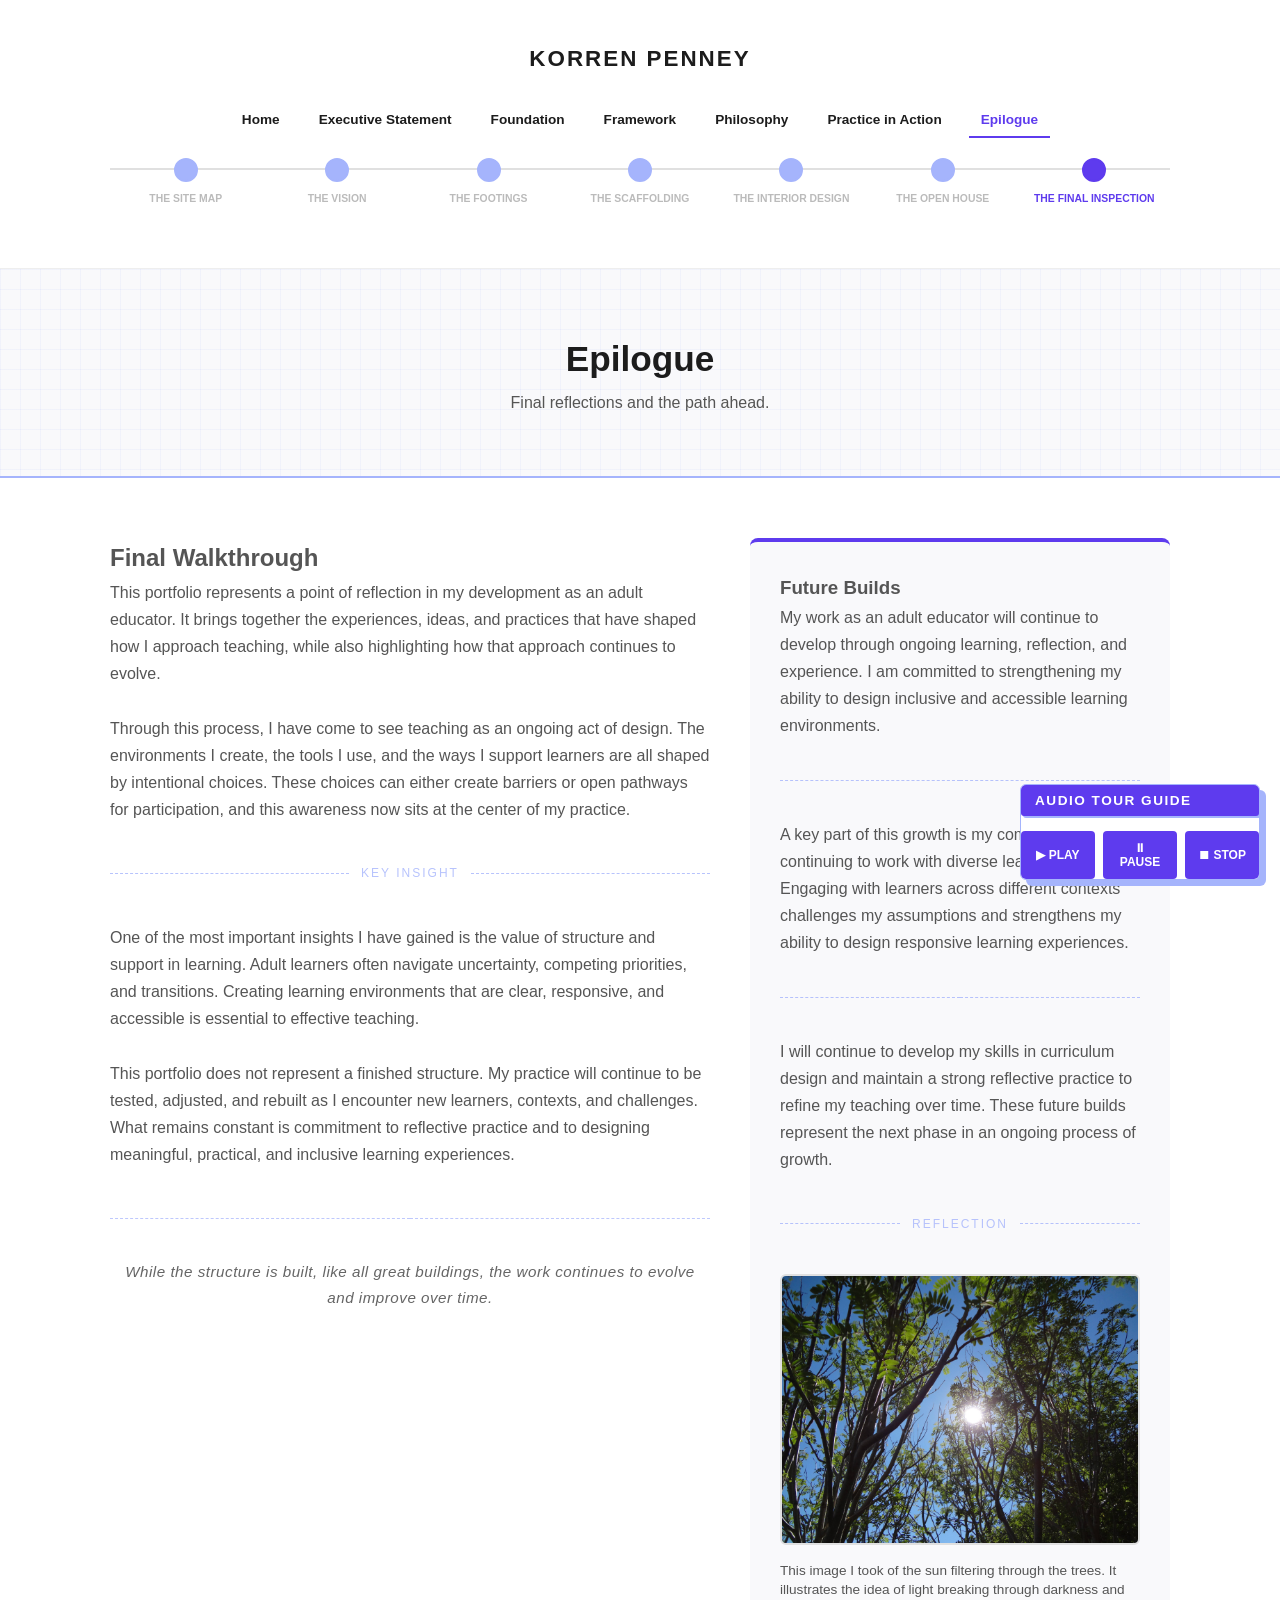
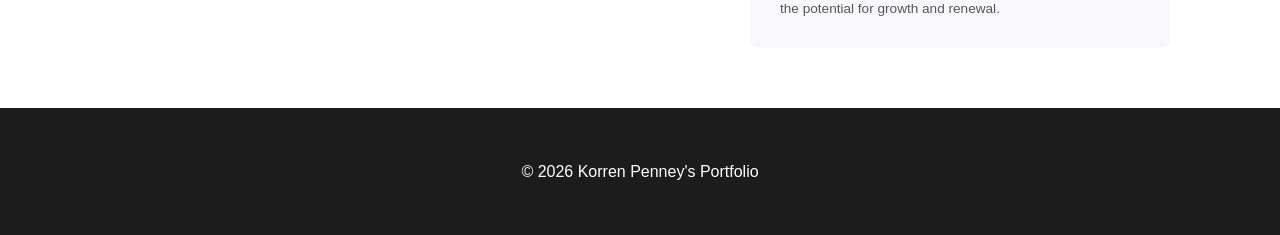
==== epilogue.html @ 8622f10b "creating the site for my professional portfolio" ====
<!DOCTYPE html>
<html lang="en">

<head>
    <meta charset="UTF-8">
    <meta name="viewport" content="width=device-width, initial-scale=1.0">
    <title>Epilogue | Korren Penney</title>
    <link rel="stylesheet" href="styles.css">
    <script src="playReadAloud.js"></script>
    <script src="main.js"></script>
    <link rel="icon" type="image/png" href="images/favicon.png">        
</head>

<body>
    <header>
        <div class="container">
            <h1>Korren Penney</h1>
            <!-- Hamburger Button -->
            <button class="nav-toggle" id="menuToggle">☰</button>
            <nav id="navMenu">
                <a href="index.html">Home</a>
                <a href="executive-statement.html">Executive Statement</a>
                <a href="foundation.html">Foundation</a>
                <a href="framework.html">Framework</a>
                <a href="philosophy-statement.html">Philosophy</a>
                <a href="evidence.html">Practice in Action</a>
                <a href="epilogue.html" class="active">Epilogue</a>
            </nav>
            <div class="progress-container">
                <ul class="progress-bar">
                    <li class="completed">The Site Map</li>
                    <li class="completed">The Vision</li>
                    <li class="completed">The Footings</li>
                    <li class="completed">The Scaffolding</li>
                    <li class="completed">The Interior Design</li>                    
                    <li class="completed">The Open House</li>
                    <li class="active">The Final Inspection</li>
                </ul>
            </div>
        </div>
    </header>
    <!-- start read aloud from here -->
    <div class="read-aloud">
        <section class="hero">
            <div class="container">
                <h2>Epilogue</h2>
                <p>Final reflections and the path ahead.</p>
            </div>
        </section>
        <div class="container">
            <div class="content-wrapper">

                <!-- MAIN CONTENT -->
                <main class="main-content">

                    <h2>Final Walkthrough</h2>

                    <p class="drop-cap">
                        This portfolio represents a point of reflection in my development as an adult educator. It
                        brings together the experiences, ideas, and practices that have shaped how I approach teaching, 
                        while also highlighting how that approach continues to evolve.
                    </p>
                    <br>
                    <p>
                        Through this process, I have come to see teaching as an ongoing act of design. The environments
                        I create, the tools I use, and the ways I support learners are all shaped by intentional choices.
                        These choices can either create barriers or open pathways for participation, and this awareness
                        now sits at the center of my practice.
                    </p>

                    <div class="measurement-line">Key Insight</div>

                    <p>
                        One of the most important insights I have gained is the value of structure and support in
                        learning. Adult learners often navigate uncertainty, competing priorities, and transitions. Creating
                        learning environments that are clear, responsive, and accessible is essential to effective teaching.
                    </p>
                    <br>
                    <p>
                        This portfolio does not represent a finished structure. My practice will continue to be tested,
                        adjusted, and rebuilt as I encounter new learners, contexts, and challenges. What remains
                        constant is commitment to reflective practice and to designing meaningful, practical, and inclusive
                        learning experiences.
                    </p>
                    <div class="closing-moment">
                        <div class="measurement-line"></div>
                        <p class="closing-text">
                            While the structure is built, like all great buildings, the work continues to evolve and
                            improve
                            over time.
                        </p>
                    </div>
                </main>

                <!-- SIDEBAR -->
                <aside class="sidebar future-builds">

                    <h3>Future Builds</h3>

                    <p>
                        My work as an adult educator will continue to develop through ongoing learning, reflection, and
                        experience. I am committed to strengthening my ability to design inclusive and accessible learning
                        environments.
                    </p>

                    <div class="measurement-line"></div>

                    <p>
                        A key part of this growth is my commitment to continuing to work with diverse learner groups.
                        Engaging with learners across different contexts challenges my assumptions and strengthens my
                        ability to design responsive learning experiences.
                    </p>

                    <div class="measurement-line"></div>

                    <p>
                        I will continue to develop my skills in curriculum design and maintain a strong reflective
                        practice to refine my teaching over time. These future builds represent the next phase in an ongoing
                        process of growth.
                    </p>
                    <div class="measurement-line">Reflection</div>
                    <div class="lens-image">
                        <img src="images/sun-trees.jpg"
                            alt="This image I took of the sun filtering through the trees.">
                        <p class="image-caption">
                            This image I took of the sun filtering through the trees. It illustrates the idea of light breaking 
                            through darkness and the potential for growth and renewal. 
                        </p>
                    </div>
                </aside>

            </div>
        </div>
    </div><!-- end read aloud from here -->
    <div class="audio-guide-controls">
        <span class="phase-tag">Audio Tour Guide</span>
        <div class="button-group">
            <button onclick="playReadAloud()">▶ Play</button>
            <button onclick="pauseReadAloud()">⏸ Pause</button>
            <button onclick="stopReadAloud()">⏹ Stop</button>
        </div>
    </div>
    <footer>
        <p>&copy; <span id="year"></span> Korren Penney's Portfolio</p>
    </footer>

</body>

</html>
---- styles.css ----
/* ============================================================
   ADED570 Portfolio: The House-Building Metaphor
   Korren Penney
   ============================================================ */
:root {
    --primary-blue: #5e3bee;
    --blueprint-line: #a5b4fc;
    --text-dark: #1c1c1c;
    --text-muted: #555555;
    --bg-light: #f9f9fb;
    --white: #ffffff;
    --font-main: 'Inter', -apple-system, sans-serif;
}

* {
    margin: 0;
    padding: 0;
    box-sizing: border-box;
}

body {
    font-family: var(--font-main);
    color: var(--text-muted);
    line-height: 1.7;
    background-color: var(--white);
    overflow-x: hidden;
}

.container {
    max-width: 1100px;
    margin: 0 auto;
    padding: 0 20px;
}

/* --- Header & Nav --- */
header {
    padding: 40px 0 20px 0;
    background: var(--white);
    text-align: center;
    border-bottom: 1px solid #eee;
}

header h1 {
    font-size: 1.4rem;
    color: var(--text-dark);
    text-transform: uppercase;
    letter-spacing: 2px;
    margin-bottom: 25px;
}

nav {
    display: flex;
    justify-content: center;
    gap: 15px;
    flex-wrap: wrap;
    margin-bottom: 20px;
}

nav a {
    text-decoration: none;
    color: var(--text-dark);
    font-weight: 600;
    font-size: 0.85rem;
    padding: 5px 12px;
    transition: 0.3s;
}

nav a:hover,
nav a.active {
    color: var(--primary-blue);
    border-bottom: 2px solid var(--primary-blue);
}

/* --- Progress Bar --- */
.progress-container {
    margin: 20px auto 30px;
    overflow-x: auto;
}

.progress-bar {
    display: flex;
    justify-content: space-between;
    list-style: none;
    position: relative;
    min-width: 650px;
    margin: 0 auto;
    padding-bottom: 10px;
}

.progress-bar::before {
    content: '';
    position: absolute;
    top: 10px;
    width: 100%;
    height: 2px;
    background: #e0e0e0;
    z-index: 1;
}

.progress-bar li {
    position: relative;
    z-index: 2;
    font-size: 0.65rem;
    text-transform: uppercase;
    font-weight: 700;
    color: #bbb;
    flex: 1;
    text-align: center;
}

.progress-bar li::before {
    content: '';
    display: block;
    width: 20px;
    height: 20px;
    background: #fff;
    border: 2px solid #e0e0e0;
    border-radius: 50%;
    margin: 0 auto 8px auto;
}

.progress-bar li.active {
    color: var(--primary-blue);
}

.progress-bar li.active::before {
    background: var(--primary-blue);
    border-color: var(--primary-blue);
}

.progress-bar li.completed::before {
    background: var(--blueprint-line);
    border-color: var(--blueprint-line);
}

/* --- Hero & Blueprint Grid --- */
.hero {
    background-color: var(--bg-light);
    background-image: linear-gradient(rgba(165, 180, 252, 0.1) 1px, transparent 1px), linear-gradient(90deg, rgba(165, 180, 252, 0.1) 1px, transparent 1px);
    background-size: 20px 20px;
    padding: 60px 0;
    text-align: center;
    border-bottom: 2px solid var(--blueprint-line);
    margin-bottom: 40px;
}

.hero h2 {
    font-size: 2.2rem;
    color: var(--text-dark);
    font-weight: 800;
}

/* --- Slider Component --- */
.slider-container {
    position: relative;
    max-width: 900px;
    margin: 40px auto;
    overflow: hidden;
    background: var(--white);
    border: 1px solid #eee;
    border-radius: 4px;
    box-shadow: 10px 10px 0px var(--bg-light);
}

.slider-wrapper {
    display: flex;
    transition: transform 0.5s cubic-bezier(0.4, 0, 0.2, 1);
}

.timeline-slide {
    min-width: 100%;
    padding: 60px 80px;
    box-sizing: border-box;
    text-align: center;
}

.timeline-slide h3 {
    font-size: 1.6rem;
    color: var(--text-dark);
    margin: 15px 0;
}

.timeline-slide.stress-test {
    background-color: #fffafa;
    border-top: 4px solid #fca5a5;
}

.slider-btn {
    position: absolute;
    top: 50%;
    transform: translateY(-50%);
    background: var(--primary-blue);
    color: white;
    border: none;
    padding: 12px 18px;
    cursor: pointer;
    font-size: 1.2rem;
    border-radius: 50%;
    z-index: 10;
    opacity: 0.8;
    transition: 0.3s;
}

.slider-btn:hover {
    background: var(--text-dark);
    opacity: 1;
}

.prev {
    left: 20px;
}

.next {
    right: 20px;
}

/* --- General Components --- */
.blueprint-header {
    display: flex;
    align-items: center;
    gap: 15px;
    margin-bottom: 25px;
}

.blueprint-header::before {
    content: '';
    width: 30px;
    height: 30px;
    border: 1px dashed var(--blueprint-line);
    flex-shrink: 0;
}

.building-block {
    background: #fff;
    border: 1px solid #eee;
    padding: 30px;
    margin-bottom: 25px;
}

.phase-tag {
    display: inline-block;
    font-size: 0.85rem;
    /* Increased from 0.65rem */
    background: var(--primary-blue);
    color: #fff;
    padding: 4px 14px;
    /* Increased padding for better "button" feel */
    border-radius: 3px;
    text-transform: uppercase;
    margin-bottom: 15px;
    font-weight: 700;
    letter-spacing: 1.5px;
    /* Adds a modern, blueprint-style spacing */
    box-shadow: 2px 2px 0px var(--blueprint-line);
    /* Subtle accent shadow */
}

.highlight-block {
    border-left: 5px solid var(--primary-blue);
    background: linear-gradient(to right, #f0f4f8, #fff);
}

.measurement-line {
    display: flex;
    align-items: center;
    text-align: center;
    color: var(--blueprint-line);
    font-size: 0.75rem;
    text-transform: uppercase;
    margin: 40px 0;
}

.measurement-line::before,
.measurement-line::after {
    content: '';
    flex: 1;
    border-bottom: 1px dashed var(--blueprint-line);
}

.measurement-line:not(:empty)::before {
    margin-right: 1em;
}

.measurement-line:not(:empty)::after {
    margin-left: 1em;
}

/* --- Layout --- */
.content-wrapper {
    display: flex;
    gap: 40px;
    padding: 20px 0;
}

.main-content {
    flex: 1.5;
}

.sidebar {
    flex: 1.3;
    min-width: 320px;
    max-width: 420px;
    background: var(--bg-light);
    padding: 30px;
    border-radius: 8px;
    border-top: 4px solid var(--primary-blue);
    height: fit-content;
}

.research-highlight {
    background: #eff6ff;
    border-left: 4px solid var(--primary-blue);
    border-top: none;
}

/* --- Footer --- */
footer {
    padding: 50px 0;
    text-align: center;
    background: #1c1c1c;
    color: #fff;
    margin-top: 40px;
}

/* --- Responsive --- */
@media (max-width: 992px) {
    .content-wrapper {
        flex-direction: column;
    }

    .timeline-slide {
        padding: 40px 40px;
    }
}

@media (max-width: 600px) {
    .timeline-slide {
        padding: 40px 20px;
    }

    .slider-btn {
        padding: 8px 12px;
        font-size: 1rem;
    }
}

/* --- Video Embedding (Responsive) --- */
.video-container {
    position: relative;
    padding-bottom: 56.25%;
    /* Maintains 16:9 aspect ratio */
    height: 0;
    overflow: hidden;
    margin-top: 20px;
    border: 1px solid #eee;
    /* Adds the same blueprint-style shadow used in your artifact cards */
    box-shadow: 4px 4px 0px var(--bg-light);
}

.video-container iframe {
    position: absolute;
    top: 0;
    left: 0;
    width: 100%;
    height: 100%;
}

/* ========================
   LIVED LENS SIDEBAR
======================== */

.lived-lens {
    border-top: 4px solid var(--primary-blue);
}

/* image container */
.lens-image {
    margin-top: 20px;
}

/* image styling */
.lens-image img {
    width: 100%;
    height: auto;
    border-radius: 6px;
    border: 2px solid #e0e0e0;
    margin-bottom: 8px;
}

/* caption */
.image-caption {
    font-size: 0.85rem;
    color: #555;
    line-height: 1.4;
}

/* optional subtle divider inside sidebar */
.lived-lens .measurement-line {
    margin: 20px 0;
}

/* ========================
   CLOSING MOMENT
======================== */

.closing-moment {
    margin-top: 50px;
    text-align: center;
    opacity: 0.9;
}

.closing-text {
    font-size: 0.95rem;
    color: var(--text-muted);
    font-style: italic;
    margin-top: 10px;
    letter-spacing: 0.5px;
}

/* ============================================================
   AUDIO TOUR CONTROLS (RESPONSIVE + TOGGLE + BLUEPRINT STYLE)
   ============================================================ */

.audio-guide-controls {
    position: fixed;
    bottom: 20px;
    right: 20px;
    background: var(--white);
    border: 1px solid var(--blueprint-line);
    border-radius: 6px;
    box-shadow: 6px 6px 0px var(--blueprint-line);
    z-index: 1000;

    display: flex;
    flex-direction: column;
    width: 240px;
    overflow: hidden;

    transition: all 0.3s ease;
}

/* --- HEADER --- */
.audio-header {
    display: flex;
    justify-content: space-between;
    align-items: center;
    padding: 12px;
    border-bottom: 1px dashed var(--blueprint-line);
    background: linear-gradient(to right, #f0f4f8, #fff);
}

/* Toggle button */
.toggle-btn {
    background: none;
    border: 1px solid var(--blueprint-line);
    padding: 4px 8px;
    cursor: pointer;
    font-size: 0.9rem;
    border-radius: 3px;
}

/* --- BODY --- */
.audio-body {
    padding: 12px;
}

/* Buttons */
.button-group {
    display: flex;
    gap: 8px;
}

.button-group button {
    flex: 1;
    background: var(--primary-blue);
    color: white;
    border: none;
    padding: 10px;
    font-size: 0.75rem;
    font-weight: 700;
    text-transform: uppercase;
    cursor: pointer;
    border-radius: 4px;
    transition: 0.2s;
}

.button-group button:hover {
    background: var(--text-dark);
}

/* --- COLLAPSED STATE --- */
.audio-guide-controls.collapsed {
    width: auto;
}

.audio-guide-controls.collapsed .audio-body {
    display: none;
}

/* ============================================================
   MOBILE VERSION
   ============================================================ */

@media (max-width: 768px) {

    .audio-guide-controls {
        left: 10px;
        right: 10px;
        bottom: 10px;
        width: auto;
        box-shadow: none;
    }

    .audio-header {
        padding: 10px;
    }

    .button-group {
        gap: 6px;
    }

    .button-group button {
        font-size: 0.8rem;
        padding: 12px;
    }
}

/* ============================================================
   RESPONSIVE NAV (HAMBURGER)
   ============================================================ */

/* Container alignment */
.nav-container {
    display: flex;
    justify-content: space-between;
    align-items: center;
}

/* Default nav (desktop) */
nav {
    display: flex;
    gap: 15px;
}

/* Hamburger button (hidden on desktop) */
.nav-toggle {
    display: none;
    font-size: 1.5rem;
    background: none;
    border: none;
    cursor: pointer;
}

/* ============================================================
   MOBILE NAV – LEFT ALIGNED + BLUEPRINT STYLE
   ============================================================ */

@media (max-width: 768px) {

    header {
        position: relative;
    }

    /* Show hamburger */
    .nav-toggle {
        display: block;
        border: 1px dashed var(--blueprint-line);
        padding: 4px 10px;
        border-radius: 4px;
        background: var(--white);
    }

    /* NAV PANEL */
    nav {
        position: absolute;
        top: 70px;
        left: 20px;
        /* ← KEY CHANGE (was right) */

        width: 240px;

        background: var(--white);

        /* Blueprint grid background */
        background-image:
            linear-gradient(rgba(165, 180, 252, 0.08) 1px, transparent 1px),
            linear-gradient(90deg, rgba(165, 180, 252, 0.08) 1px, transparent 1px);
        background-size: 20px 20px;

        border: 1px solid var(--blueprint-line);
        border-radius: 6px;

        box-shadow: 6px 6px 0px var(--blueprint-line);

        flex-direction: column;
        gap: 12px;
        padding: 20px;

        display: none;
        z-index: 999;
    }

    /* OPEN STATE */
    nav.open {
        display: flex;
    }

    /* NAV LINKS */
    nav a {
        font-size: 0.9rem;
        font-weight: 600;
        color: var(--text-dark);
        text-decoration: none;
        padding-bottom: 5px;
        border-bottom: 1px dashed var(--blueprint-line);
    }

    nav a:last-child {
        border-bottom: none;
    }

    nav a:hover {
        color: var(--primary-blue);
    }
}

/* ============================================================
   VISUAL ENHANCEMENTS (ICONS + ANIMATION + INTERACTION)
   ============================================================ */

/* --- ICON STYLE --- */
.icon {
    font-size: 1.2rem;
    display: inline-flex;
    align-items: center;
    justify-content: center;
    width: 36px;
    height: 36px;
    border: 1px dashed var(--blueprint-line);
    background: #fff;
    box-shadow: 2px 2px 0px var(--blueprint-line);
}

/* --- FADE IN ANIMATION --- */
.fade-in {
    /* opacity: 0; */
    transform: translateY(20px);
    transition: all 0.6s ease;
}

/* Make first load visible immediately */
body.loaded .fade-in {
    opacity: 1;
    transform: translateY(0);
}

/* Then let JS control future animations */
.fade-in.visible {
    opacity: 1;
    transform: translateY(0);
}

/* --- HOVER LIFT EFFECT --- */
.building-block {
    transition: transform 0.2s ease, box-shadow 0.2s ease;
}

.building-block:hover {
    transform: translateY(-4px);
    box-shadow: 6px 6px 0px var(--bg-light);
}

/* --- ENHANCED MEASUREMENT LINE --- */
.measurement-line {
    letter-spacing: 2px;
    opacity: 0.8;
}

/* --- ENHANCED QUOTE BLOCK --- */
.highlight-block {
    border-left: 4px solid var(--primary-blue);
    background: #f8faff;
    padding: 20px 22px;
    margin: 30px 0;
    position: relative;
}

.highlight-block p {
    font-style: normal;
    font-size: 1rem;
    color: var(--text-dark);
    line-height: 1.6;
}

/* Optional label for meaning */
.highlight-block::before {
    content: "Key Idea";
    display: block;
    font-size: 0.7rem;
    text-transform: uppercase;
    letter-spacing: 1.5px;
    color: var(--primary-blue);
    font-weight: 700;
    margin-bottom: 8px;
}

/* --- HERO SUBTLE ANIMATION --- */
.hero h2 {
    animation: fadeSlide 0.8s ease forwards;
}

@keyframes fadeSlide {
    from {
        opacity: 0;
        transform: translateY(15px);
    }

    to {
        opacity: 1;
        transform: translateY(0);
    }
}
/* --- FRAMEWORK INTRO ASIDE --- */
.framework-intro-aside {
    background: linear-gradient(to bottom, #f9f9fb, #ffffff);
    border-left: 4px solid var(--primary-blue);
}

/* Slightly smaller text to feel like a "note" */
.framework-intro-aside p {
    font-size: 0.9rem;
}

/* Link styling inside aside */
.framework-intro-aside a {
    color: var(--primary-blue);
    font-weight: 600;
    text-decoration: none;
}

.framework-intro-aside a:hover {
    text-decoration: underline;
}

.resume-viewer {
    padding: 20px 0;
    max-width: 1000px; /* Adjust to match your site's content width */
    margin: 0 auto;
}

.pdf-wrapper {
    position: relative;
    box-shadow: 0 4px 12px rgba(0, 0, 0, 0.15);
    border-radius: 4px;
    background-color: #fff;
}

.download-link {
    text-align: center;
    margin-bottom: 15px;
    font-size: 0.9rem;
    color: #555;
}

/* Ensure the iframe is tall enough to show both pages without excessive scrolling */
@media screen and (max-width: 768px) {
    .pdf-wrapper iframe {
        height: 600px; /* Shorter height for mobile screens */
    }
}
.small-slider .timeline-slide p {
    text-align: left;
    line-height: 1.6;
    font-size: 0.85rem;
}

.small-slider em {
    display: block;
    margin-top: 4px;
}
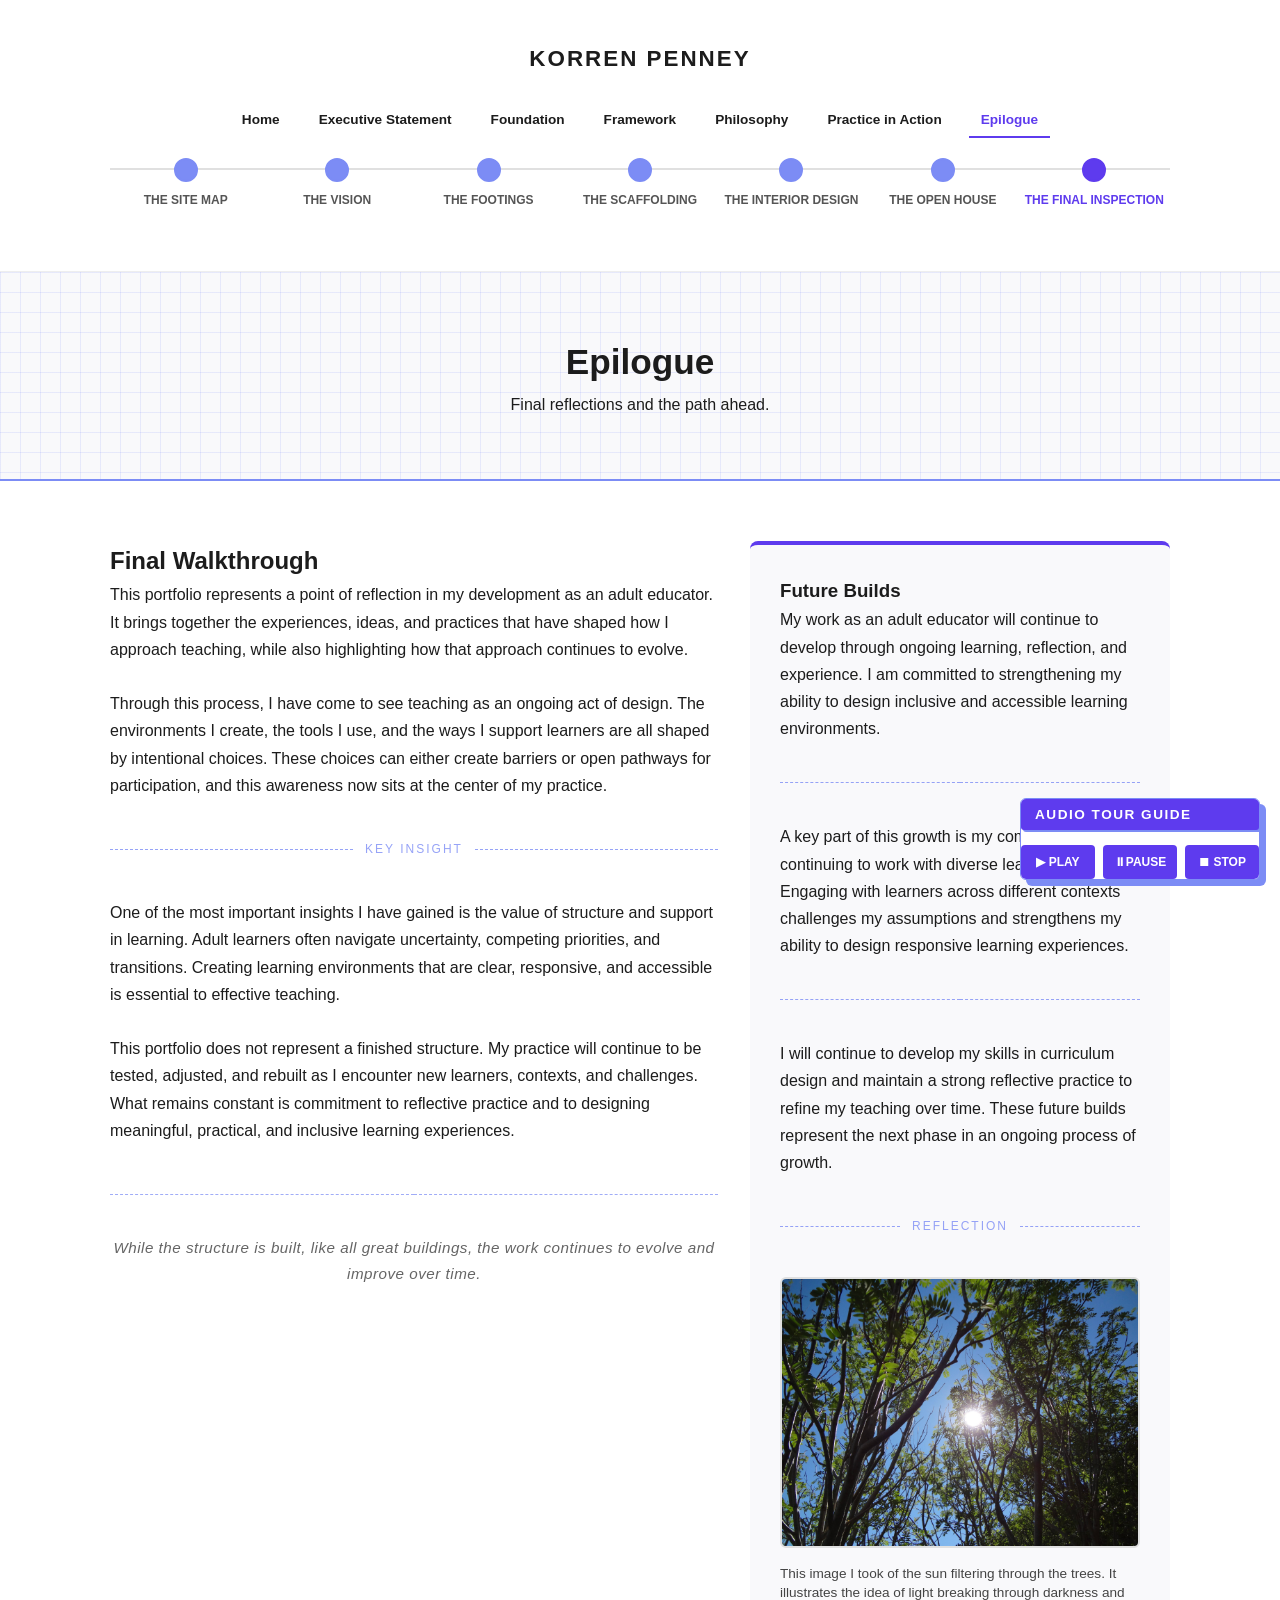
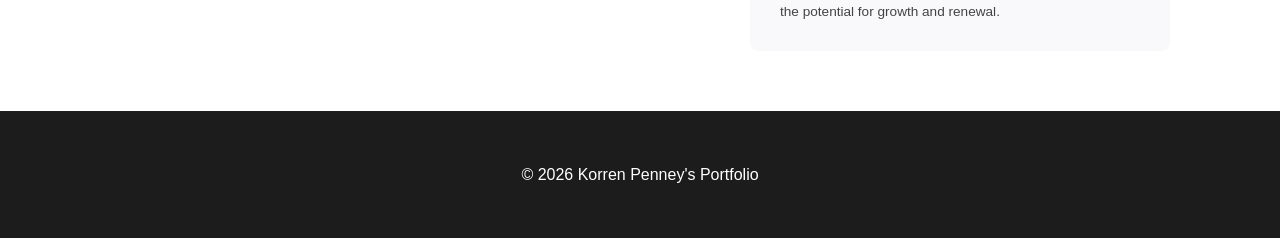
==== commit 91927ad2: "Cleaning up the code to make it more accessible" ====
--- a/epilogue.html
+++ b/epilogue.html
@@ -12,6 +12,7 @@
 </head>
 
 <body>
+    <a href="#main-content" class="skip-link">Skip to main content</a>
     <header>
         <div class="container">
             <h1>Korren Penney</h1>
@@ -51,7 +52,7 @@
             <div class="content-wrapper">
 
                 <!-- MAIN CONTENT -->
-                <main class="main-content">
+                <main class="main-content" id="main-content">
 
                     <h2>Final Walkthrough</h2>
 
@@ -135,9 +136,9 @@
     <div class="audio-guide-controls">
         <span class="phase-tag">Audio Tour Guide</span>
         <div class="button-group">
-            <button onclick="playReadAloud()">▶ Play</button>
-            <button onclick="pauseReadAloud()">⏸ Pause</button>
-            <button onclick="stopReadAloud()">⏹ Stop</button>
+            <button onclick="playReadAloud()" aria-label="Play audio narration">▶ Play</button>
+            <button onclick="pauseReadAloud()" aria-label="Pause audio narration">⏸Pause</button>
+            <button onclick="stopReadAloud()" aria-label="Stop audio narration">⏹ Stop</button>
         </div>
     </div>
     <footer>
--- a/styles.css
+++ b/styles.css
@@ -4,7 +4,7 @@
    ============================================================ */
 :root {
     --primary-blue: #5e3bee;
-    --blueprint-line: #a5b4fc;
+    --blueprint-line: #7c8cf5;
     --text-dark: #1c1c1c;
     --text-muted: #555555;
     --bg-light: #f9f9fb;
@@ -20,7 +20,7 @@
 
 body {
     font-family: var(--font-main);
-    color: var(--text-muted);
+    color: var(--text-dark);
     line-height: 1.7;
     background-color: var(--white);
     overflow-x: hidden;
@@ -66,6 +66,11 @@
 }
 
 nav a:hover,
+nav a:focus {
+    color: var(--primary-blue);
+    border-bottom: 2px solid var(--primary-blue);
+    text-decoration: underline;
+}
 nav a.active {
     color: var(--primary-blue);
     border-bottom: 2px solid var(--primary-blue);
@@ -100,10 +105,10 @@
 .progress-bar li {
     position: relative;
     z-index: 2;
-    font-size: 0.65rem;
+    font-size: 0.75rem;
     text-transform: uppercase;
     font-weight: 700;
-    color: #bbb;
+    color: #555;
     flex: 1;
     text-align: center;
 }
@@ -121,6 +126,7 @@
 
 .progress-bar li.active {
     color: var(--primary-blue);
+    font-weight: 700;
 }
 
 .progress-bar li.active::before {
@@ -136,7 +142,7 @@
 /* --- Hero & Blueprint Grid --- */
 .hero {
     background-color: var(--bg-light);
-    background-image: linear-gradient(rgba(165, 180, 252, 0.1) 1px, transparent 1px), linear-gradient(90deg, rgba(165, 180, 252, 0.1) 1px, transparent 1px);
+    background-image: linear-gradient(rgba(124, 140, 245, 0.15) 1px, transparent 1px), linear-gradient(90deg, rgba(124, 140, 245, 0.15) 1px, transparent 1px);
     background-size: 20px 20px;
     padding: 60px 0;
     text-align: center;
@@ -390,7 +396,7 @@
 /* caption */
 .image-caption {
     font-size: 0.85rem;
-    color: #555;
+    color: #444;
     line-height: 1.4;
 }
 
@@ -487,6 +493,9 @@
 .button-group button:hover {
     background: var(--text-dark);
 }
+.button-group button:focus-visible {
+    outline: 3px solid #0b5fff;
+}
 
 /* --- COLLAPSED STATE --- */
 .audio-guide-controls.collapsed {
@@ -777,4 +786,38 @@
 .small-slider em {
     display: block;
     margin-top: 4px;
+}
+/* GLOBAL FOCUS STYLES */
+:focus {
+    outline: none;
+}
+
+:focus-visible {
+    outline: 3px solid #0b5fff;
+    outline-offset: 2px;
+}
+@media (prefers-reduced-motion: reduce) {
+    * {
+        animation: none !important;
+        transition: none !important;
+    }
+}
+.skip-link {
+    position: absolute;
+    top: -40px;
+    left: 10px;
+    background: #fff;
+    color: #000;
+    padding: 8px 12px;
+    z-index: 1000;
+    border: 2px solid #fff;
+}
+
+.skip-link:focus {
+    top: 10px;
+}
+.content-wrapper {
+    display: flex;
+    gap: 2rem;
+    align-items: flex-start; /* THIS fixes your aside alignment */
 }
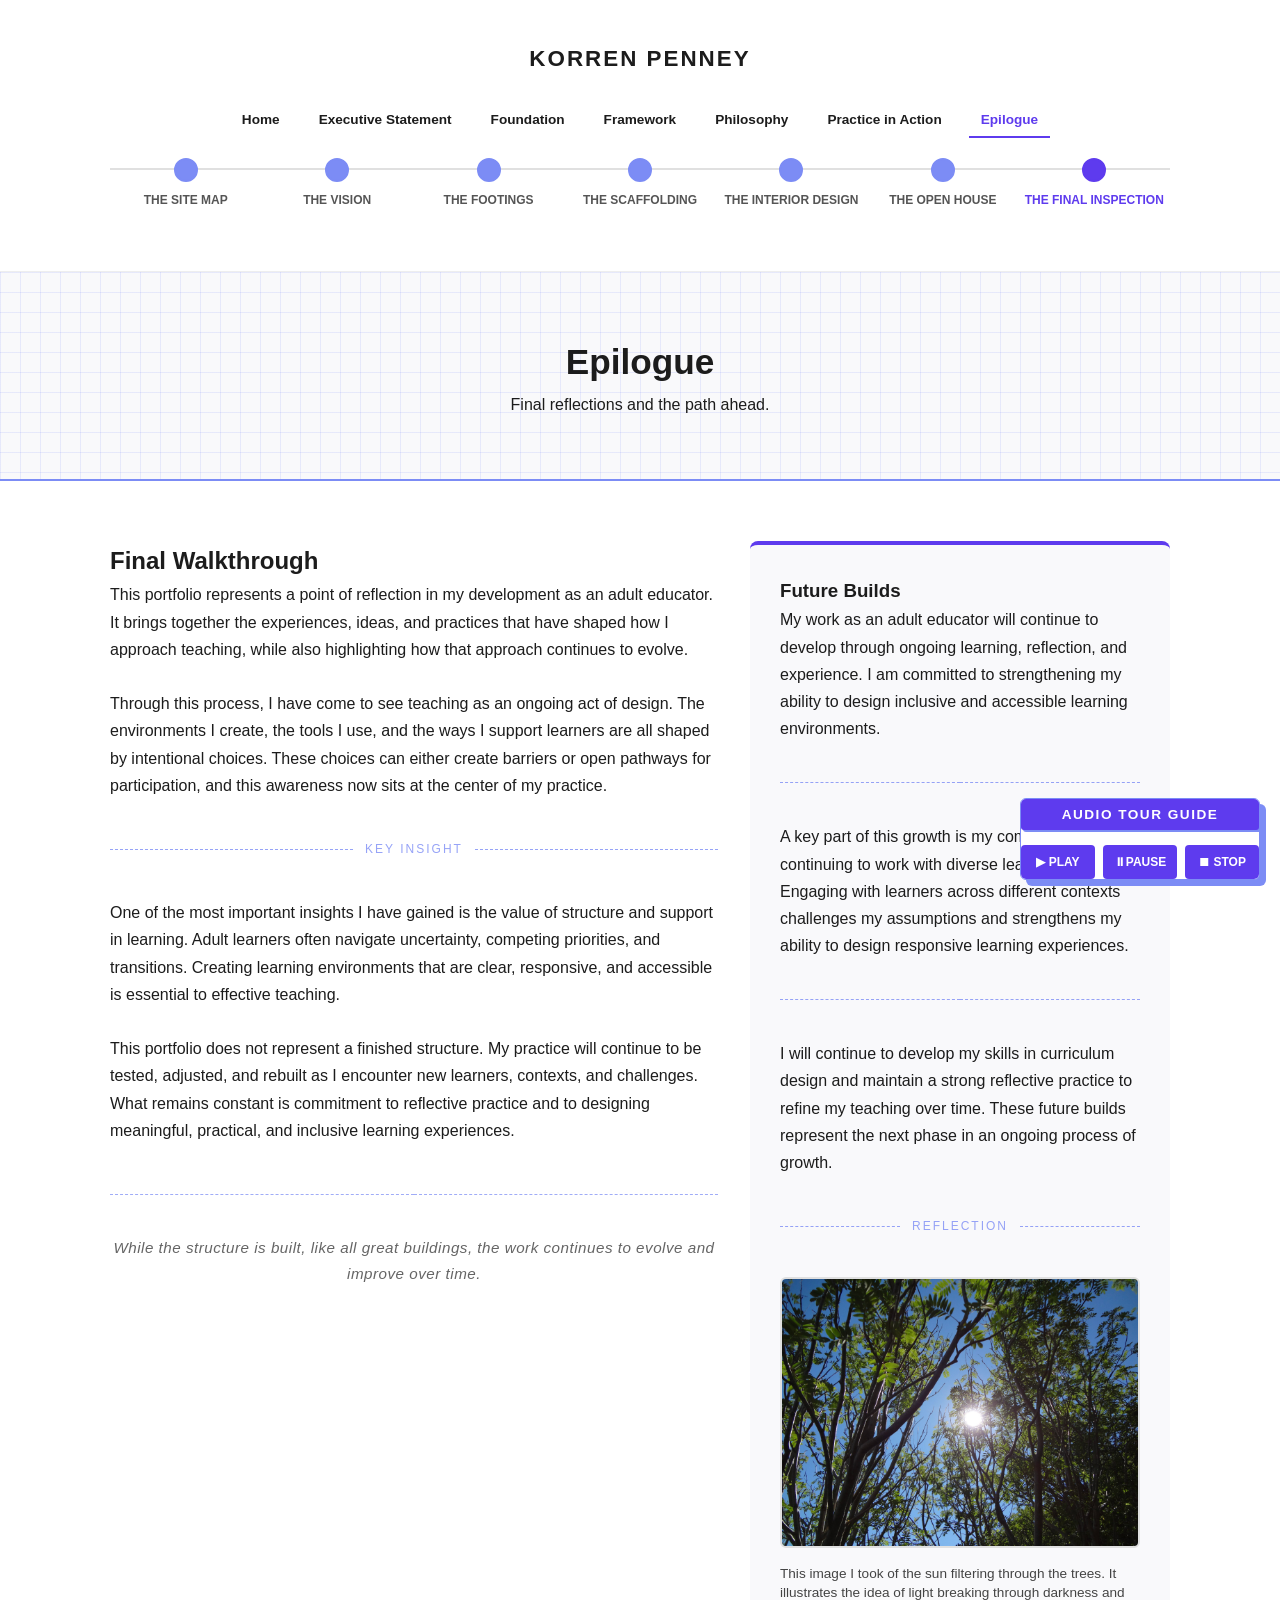
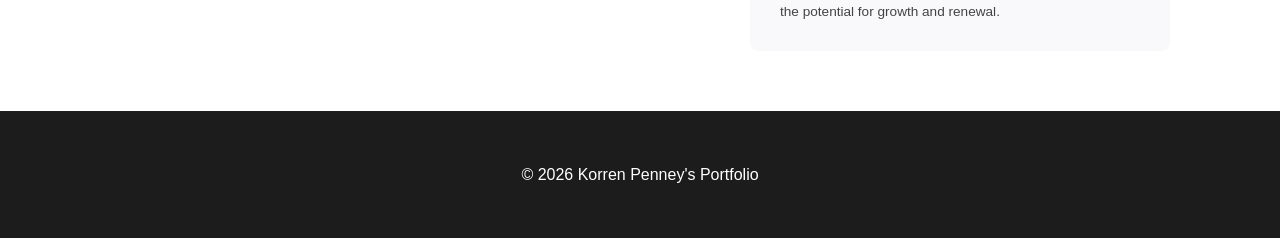
==== commit 795be769: "testing the footer" ====
--- a/epilogue.html
+++ b/epilogue.html
@@ -133,6 +133,7 @@
             </div>
         </div>
     </div><!-- end read aloud from here -->
+        <footer>
     <div class="audio-guide-controls">
         <span class="phase-tag">Audio Tour Guide</span>
         <div class="button-group">
@@ -141,7 +142,7 @@
             <button onclick="stopReadAloud()" aria-label="Stop audio narration">⏹ Stop</button>
         </div>
     </div>
-    <footer>
+
         <p>&copy; <span id="year"></span> Korren Penney's Portfolio</p>
     </footer>
 
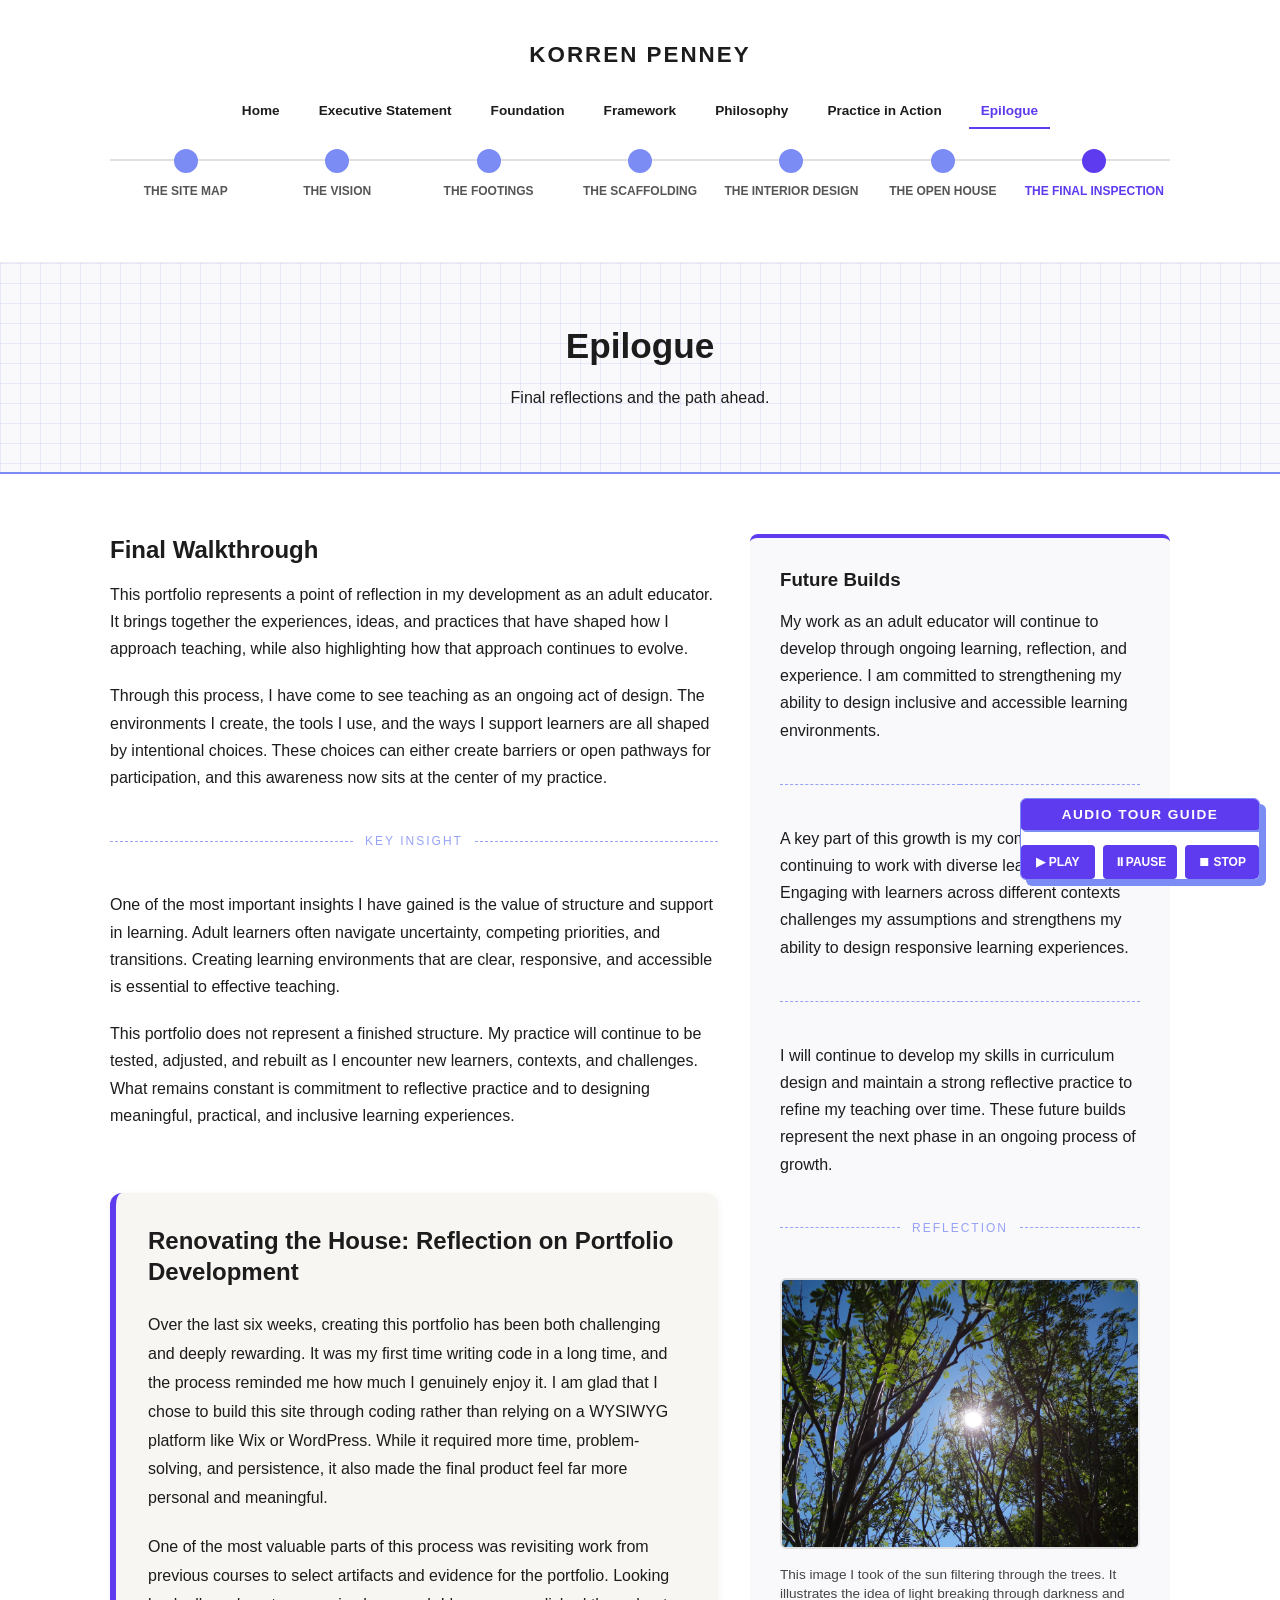
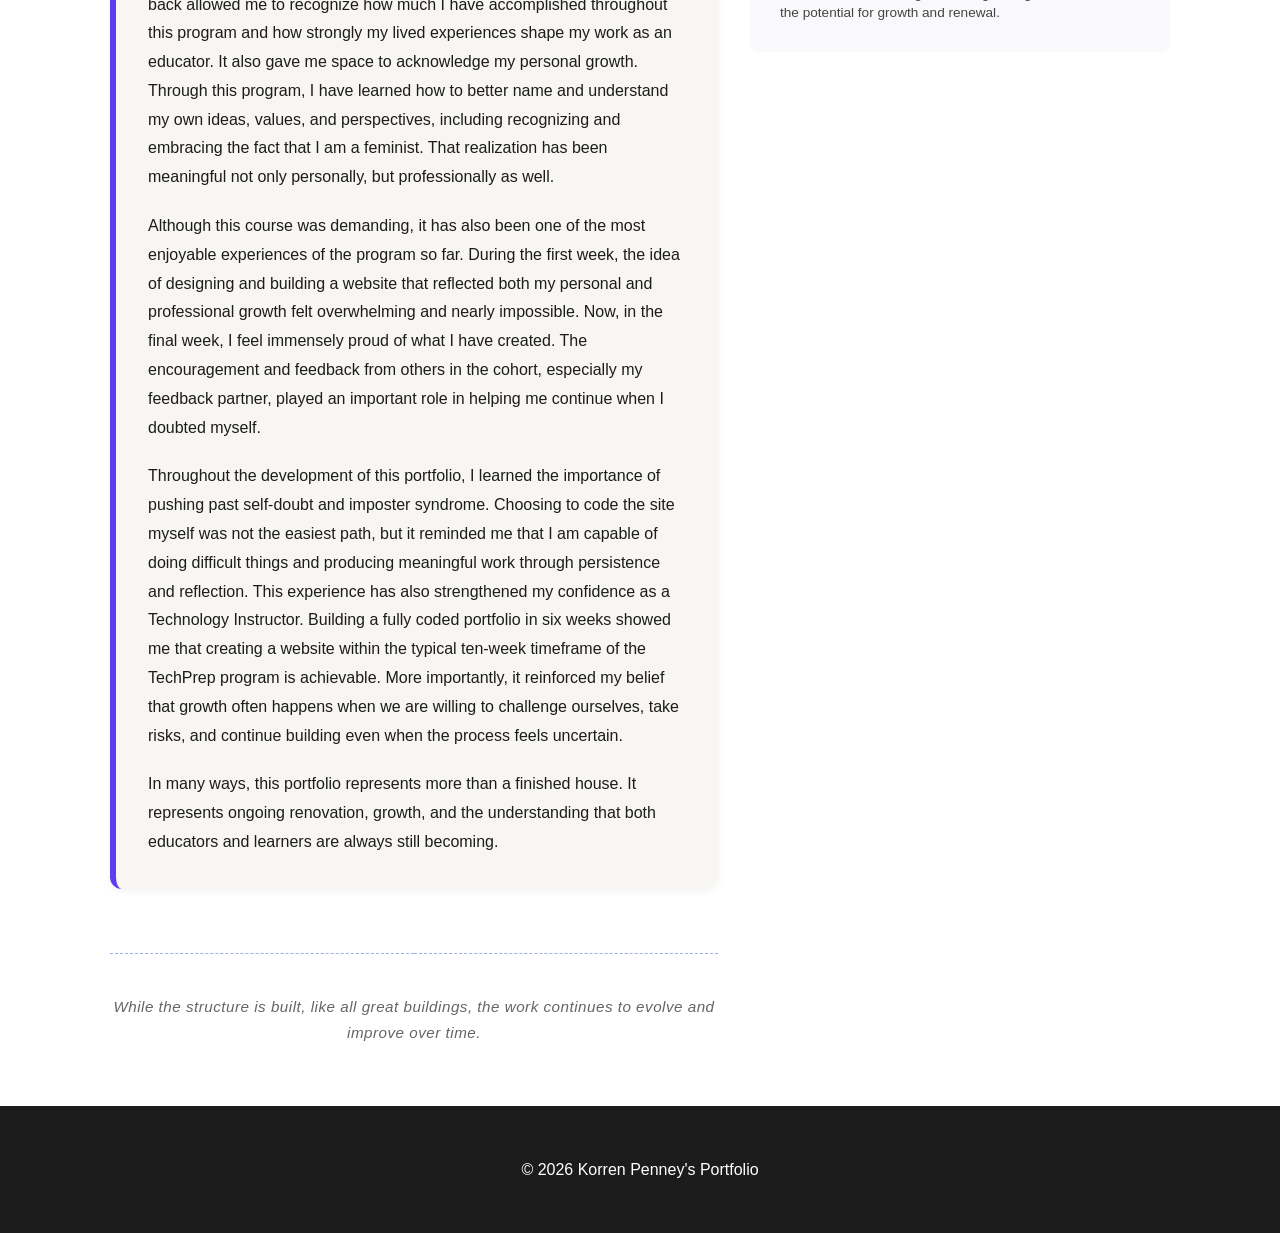
==== commit 6039bb43: "Updated to replace <br> with CSS to match current web dev standards. Also added the reflection to my" ====
--- a/epilogue.html
+++ b/epilogue.html
@@ -8,7 +8,7 @@
     <link rel="stylesheet" href="styles.css">
     <script src="playReadAloud.js"></script>
     <script src="main.js"></script>
-    <link rel="icon" type="image/png" href="images/favicon.png">        
+    <link rel="icon" type="image/png" href="images/favicon.png">
 </head>
 
 <body>
@@ -33,7 +33,7 @@
                     <li class="completed">The Vision</li>
                     <li class="completed">The Footings</li>
                     <li class="completed">The Scaffolding</li>
-                    <li class="completed">The Interior Design</li>                    
+                    <li class="completed">The Interior Design</li>
                     <li class="completed">The Open House</li>
                     <li class="active">The Final Inspection</li>
                 </ul>
@@ -58,13 +58,14 @@
 
                     <p class="drop-cap">
                         This portfolio represents a point of reflection in my development as an adult educator. It
-                        brings together the experiences, ideas, and practices that have shaped how I approach teaching, 
+                        brings together the experiences, ideas, and practices that have shaped how I approach teaching,
                         while also highlighting how that approach continues to evolve.
                     </p>
-                    <br>
+                    
                     <p>
                         Through this process, I have come to see teaching as an ongoing act of design. The environments
-                        I create, the tools I use, and the ways I support learners are all shaped by intentional choices.
+                        I create, the tools I use, and the ways I support learners are all shaped by intentional
+                        choices.
                         These choices can either create barriers or open pathways for participation, and this awareness
                         now sits at the center of my practice.
                     </p>
@@ -73,16 +74,66 @@
 
                     <p>
                         One of the most important insights I have gained is the value of structure and support in
-                        learning. Adult learners often navigate uncertainty, competing priorities, and transitions. Creating
-                        learning environments that are clear, responsive, and accessible is essential to effective teaching.
-                    </p>
-                    <br>
+                        learning. Adult learners often navigate uncertainty, competing priorities, and transitions.
+                        Creating
+                        learning environments that are clear, responsive, and accessible is essential to effective
+                        teaching.
+                    </p>
+                    
                     <p>
                         This portfolio does not represent a finished structure. My practice will continue to be tested,
                         adjusted, and rebuilt as I encounter new learners, contexts, and challenges. What remains
-                        constant is commitment to reflective practice and to designing meaningful, practical, and inclusive
+                        constant is commitment to reflective practice and to designing meaningful, practical, and
+                        inclusive
                         learning experiences.
                     </p>
+                    <section class="reflection-section">
+                        <h2>Renovating the House: Reflection on Portfolio Development</h2>
+
+                        <p>
+                            Over the last six weeks, creating this portfolio has been both challenging and deeply
+                            rewarding. It was my first time writing code in a long time, and the process reminded me how much I
+                            genuinely enjoy it. I am glad that I chose to build this site through coding rather than relying on a
+                            WYSIWYG platform like Wix or WordPress. While it required more time, problem-solving, and
+                            persistence, it also made the final product feel far more personal and meaningful.
+                        </p>
+
+                        <p>
+                            One of the most valuable parts of this process was revisiting work from previous courses to
+                            select artifacts and evidence for the portfolio. Looking back allowed me to recognize how much I
+                            have accomplished throughout this program and how strongly my lived experiences shape my work as
+                            an educator. It also gave me space to acknowledge my personal growth. Through this program, I
+                            have learned how to better name and understand my own ideas, values, and perspectives, including
+                            recognizing and embracing the fact that I am a feminist. That realization has been
+                            meaningful not only personally, but professionally as well.
+                        </p>
+
+                        <p>
+                            Although this course was demanding, it has also been one of the most enjoyable experiences
+                            of the program so far. During the first week, the idea of designing and building a website that
+                            reflected both my personal and professional growth felt overwhelming and nearly impossible. Now, in
+                            the final week, I feel immensely proud of what I have created. The encouragement and feedback from
+                            others in the cohort, especially my feedback partner, played an important role in helping me continue
+                            when I doubted myself.
+                        </p>
+
+                        <p>
+                            Throughout the development of this portfolio, I learned the importance of pushing past
+                            self-doubt and imposter syndrome. Choosing to code the site myself was not the easiest path, but it
+                            reminded me that I am capable of doing difficult things and producing meaningful work through
+                            persistence and reflection. This experience has also strengthened my confidence as a Technology
+                            Instructor. Building a fully coded portfolio in six weeks showed me that creating a website within the
+                            typical ten-week timeframe of the TechPrep program is achievable. More importantly, it reinforced my belief
+                            that growth often happens when we are willing to challenge ourselves, take risks, and continue
+                            building even when the process feels uncertain.
+                        </p>
+
+                        <p>
+                            In many ways, this portfolio represents more than a finished house. It represents ongoing
+                            renovation, growth, and the understanding that both educators and learners are always still
+                            becoming.
+                        </p>
+                    </section>
                     <div class="closing-moment">
                         <div class="measurement-line"></div>
                         <p class="closing-text">
@@ -100,7 +151,8 @@
 
                     <p>
                         My work as an adult educator will continue to develop through ongoing learning, reflection, and
-                        experience. I am committed to strengthening my ability to design inclusive and accessible learning
+                        experience. I am committed to strengthening my ability to design inclusive and accessible
+                        learning
                         environments.
                     </p>
 
@@ -116,16 +168,17 @@
 
                     <p>
                         I will continue to develop my skills in curriculum design and maintain a strong reflective
-                        practice to refine my teaching over time. These future builds represent the next phase in an ongoing
+                        practice to refine my teaching over time. These future builds represent the next phase in an
+                        ongoing
                         process of growth.
                     </p>
                     <div class="measurement-line">Reflection</div>
                     <div class="lens-image">
-                        <img src="images/sun-trees.jpg"
-                            alt="This image I took of the sun filtering through the trees.">
+                        <img src="images/sun-trees.jpg" alt="This image I took of the sun filtering through the trees.">
                         <p class="image-caption">
-                            This image I took of the sun filtering through the trees. It illustrates the idea of light breaking 
-                            through darkness and the potential for growth and renewal. 
+                            This image I took of the sun filtering through the trees. It illustrates the idea of light
+                            breaking
+                            through darkness and the potential for growth and renewal.
                         </p>
                     </div>
                 </aside>
@@ -133,15 +186,15 @@
             </div>
         </div>
     </div><!-- end read aloud from here -->
-        <footer>
-    <div class="audio-guide-controls">
-        <span class="phase-tag">Audio Tour Guide</span>
-        <div class="button-group">
-            <button onclick="playReadAloud()" aria-label="Play audio narration">▶ Play</button>
-            <button onclick="pauseReadAloud()" aria-label="Pause audio narration">⏸Pause</button>
-            <button onclick="stopReadAloud()" aria-label="Stop audio narration">⏹ Stop</button>
+    <footer>
+        <div class="audio-guide-controls">
+            <span class="phase-tag">Audio Tour Guide</span>
+            <div class="button-group">
+                <button onclick="playReadAloud()" aria-label="Play audio narration">▶ Play</button>
+                <button onclick="pauseReadAloud()" aria-label="Pause audio narration">⏸Pause</button>
+                <button onclick="stopReadAloud()" aria-label="Stop audio narration">⏹ Stop</button>
+            </div>
         </div>
-    </div>
 
         <p>&copy; <span id="year"></span> Korren Penney's Portfolio</p>
     </footer>
--- a/styles.css
+++ b/styles.css
@@ -820,4 +820,47 @@
     display: flex;
     gap: 2rem;
     align-items: flex-start; /* THIS fixes your aside alignment */
+}
+/* ==========================================================
+   GLOBAL TYPOGRAPHY SPACING
+========================================================== */
+
+p {
+    margin-bottom: 1.25rem;
+}
+
+p:last-child {
+    margin-bottom: 0;
+}
+
+h1,
+h2,
+h3,
+h4 {
+    margin-bottom: 1rem;
+    line-height: 1.3;
+}
+
+section {
+    margin-bottom: 4rem;
+}
+/* ==========================================================
+   Reflection Section
+========================================================== */
+
+.reflection-section {
+    margin-top: 4rem;
+    padding: 2rem;
+    background-color: #f8f6f2;
+    border-left: 6px solid var(--primary-blue);
+    border-radius: 12px;
+    box-shadow: 0 2px 8px rgba(0, 0, 0, 0.05);
+}
+
+.reflection-section h2 {
+    margin-bottom: 1.5rem;
+}
+
+.reflection-section p {
+    line-height: 1.8;
 }
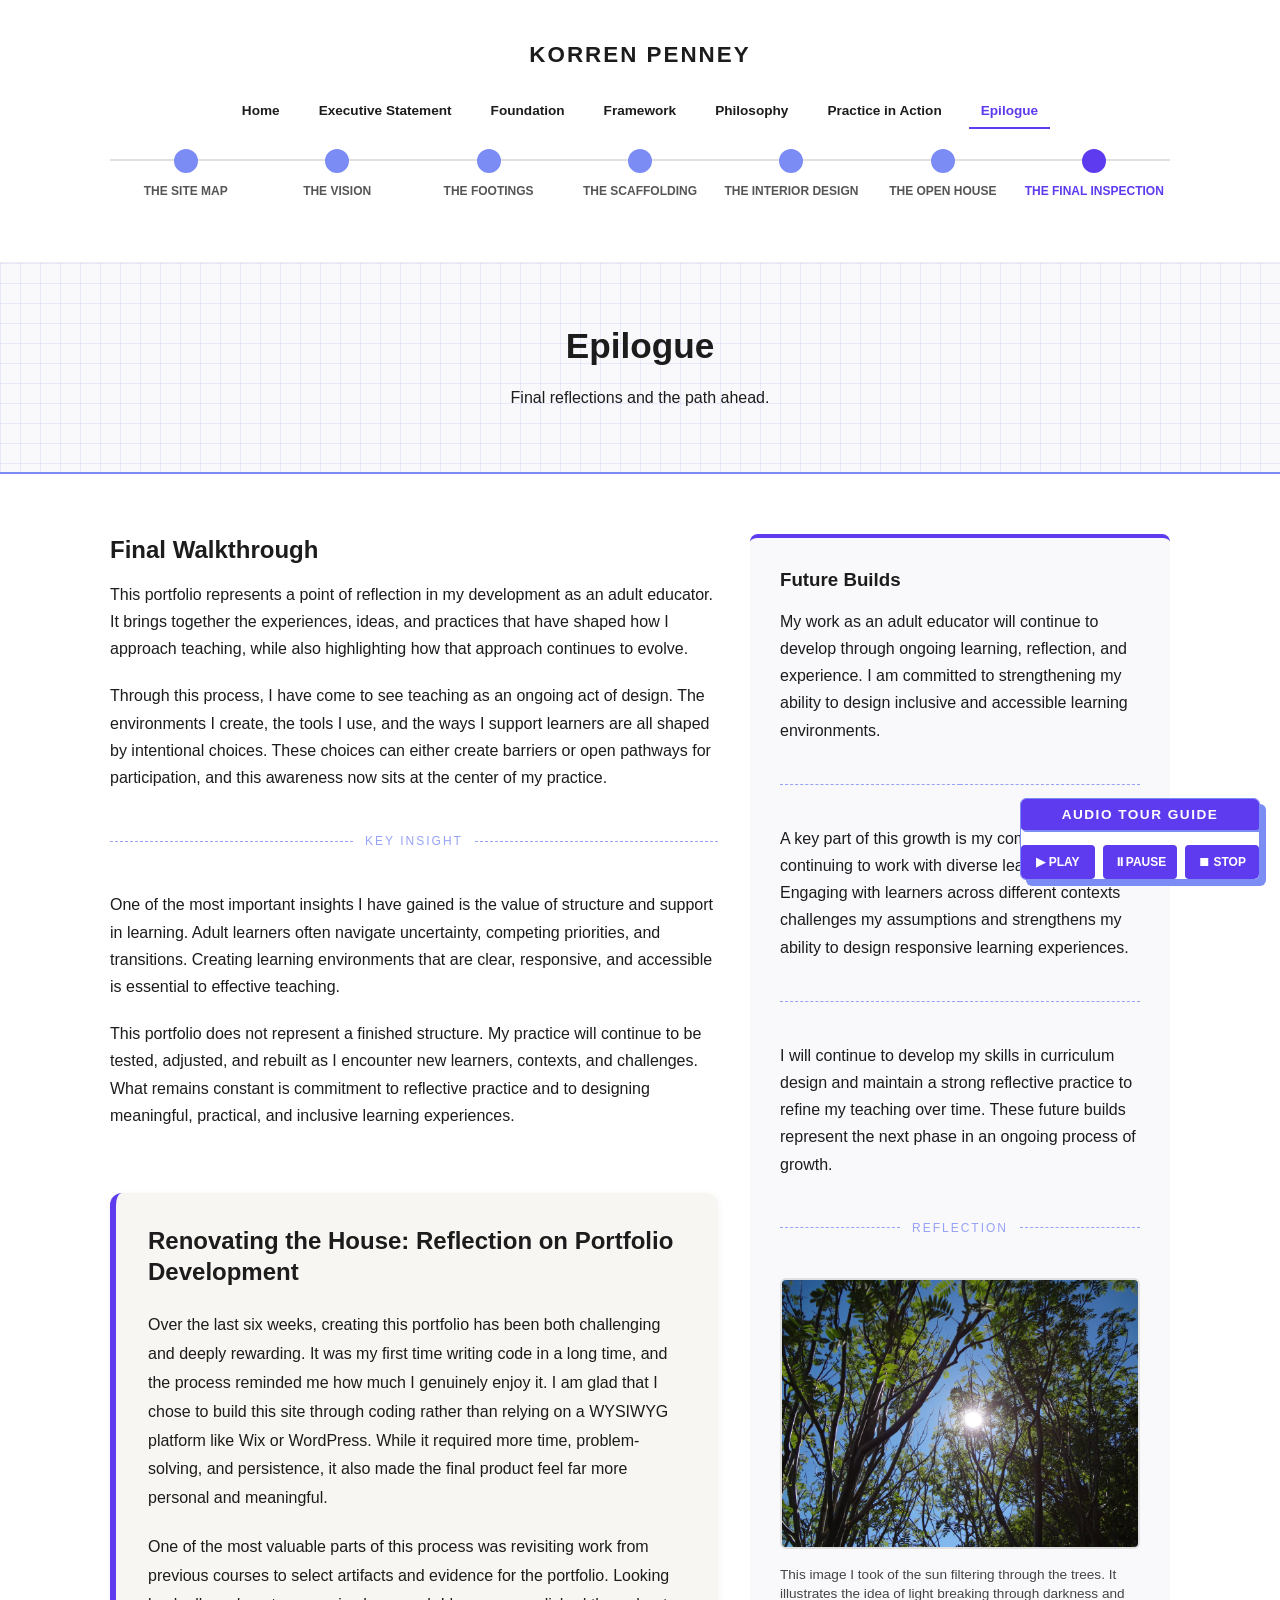
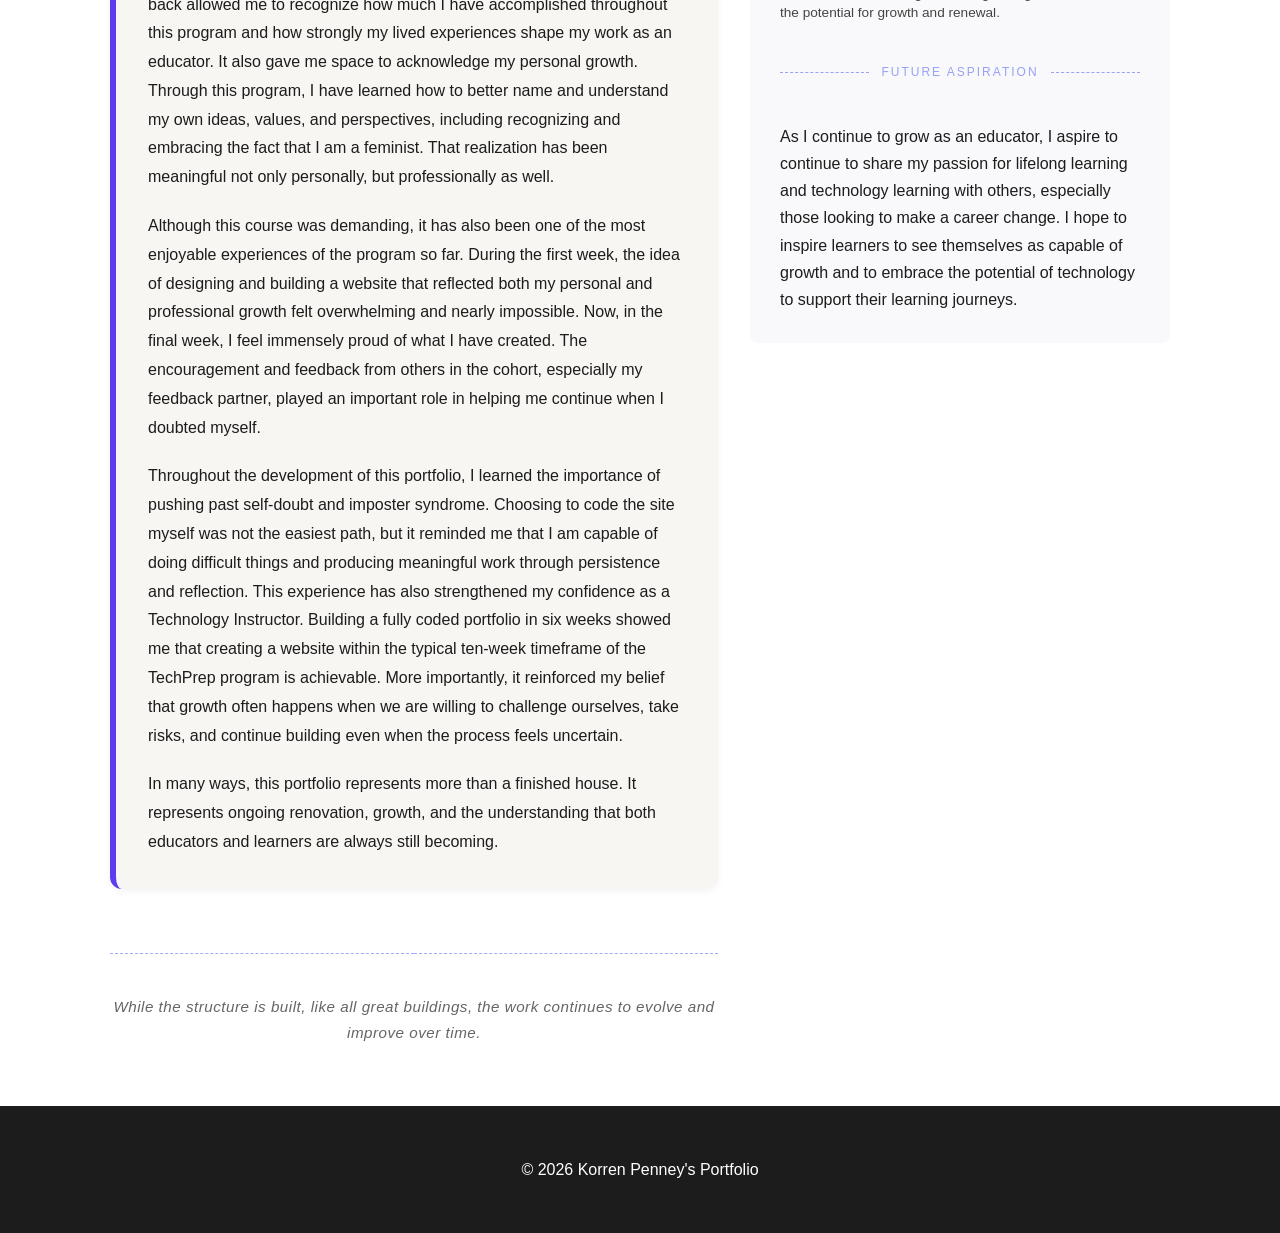
==== commit d59a92d0: "Updating to add future aspirations" ====
--- a/epilogue.html
+++ b/epilogue.html
@@ -138,8 +138,7 @@
                         <div class="measurement-line"></div>
                         <p class="closing-text">
                             While the structure is built, like all great buildings, the work continues to evolve and
-                            improve
-                            over time.
+                            improve over time.
                         </p>
                     </div>
                 </main>
@@ -152,8 +151,7 @@
                     <p>
                         My work as an adult educator will continue to develop through ongoing learning, reflection, and
                         experience. I am committed to strengthening my ability to design inclusive and accessible
-                        learning
-                        environments.
+                        learning environments.
                     </p>
 
                     <div class="measurement-line"></div>
@@ -169,18 +167,22 @@
                     <p>
                         I will continue to develop my skills in curriculum design and maintain a strong reflective
                         practice to refine my teaching over time. These future builds represent the next phase in an
-                        ongoing
-                        process of growth.
+                        ongoing process of growth.
                     </p>
                     <div class="measurement-line">Reflection</div>
                     <div class="lens-image">
                         <img src="images/sun-trees.jpg" alt="This image I took of the sun filtering through the trees.">
                         <p class="image-caption">
                             This image I took of the sun filtering through the trees. It illustrates the idea of light
-                            breaking
-                            through darkness and the potential for growth and renewal.
+                            breaking through darkness and the potential for growth and renewal.
                         </p>
                     </div>
+                    <div class="measurement-line">Future Aspiration</div>
+                    <p>
+                        As I continue to grow as an educator, I aspire to continue to share my passion for lifelong learning and
+                        technology learning with others, especially those looking to make a career change. I hope to inspire learners 
+                        to see themselves as capable of growth and to embrace the potential of technology to support their learning journeys.
+                    </p>                    
                 </aside>
 
             </div>
--- a/styles.css
+++ b/styles.css
@@ -863,4 +863,37 @@
 
 .reflection-section p {
     line-height: 1.8;
+}
+/* ============================================================
+   Reflective Quote Section
+   ============================================================ */
+
+.reflection-quote {
+    margin: 4rem auto;
+    padding: 2rem;
+    max-width: 850px;
+
+    background: rgba(255, 255, 255, 0.75);
+    border-left: 5px solid var(--primary-blue);
+
+    border-radius: 1rem;
+    box-shadow: 0 6px 20px rgba(0, 0, 0, 0.06);
+
+    font-style: italic;
+    line-height: 1.9;
+    color: var(--text-dark);
+}
+
+.reflection-quote p {
+    margin-bottom: 1.5rem;
+    font-size: 1.1rem;
+}
+
+.reflection-quote cite {
+    display: block;
+    text-align: right;
+
+    font-style: normal;
+    font-weight: 600;
+    color: var(--text-muted);
 }
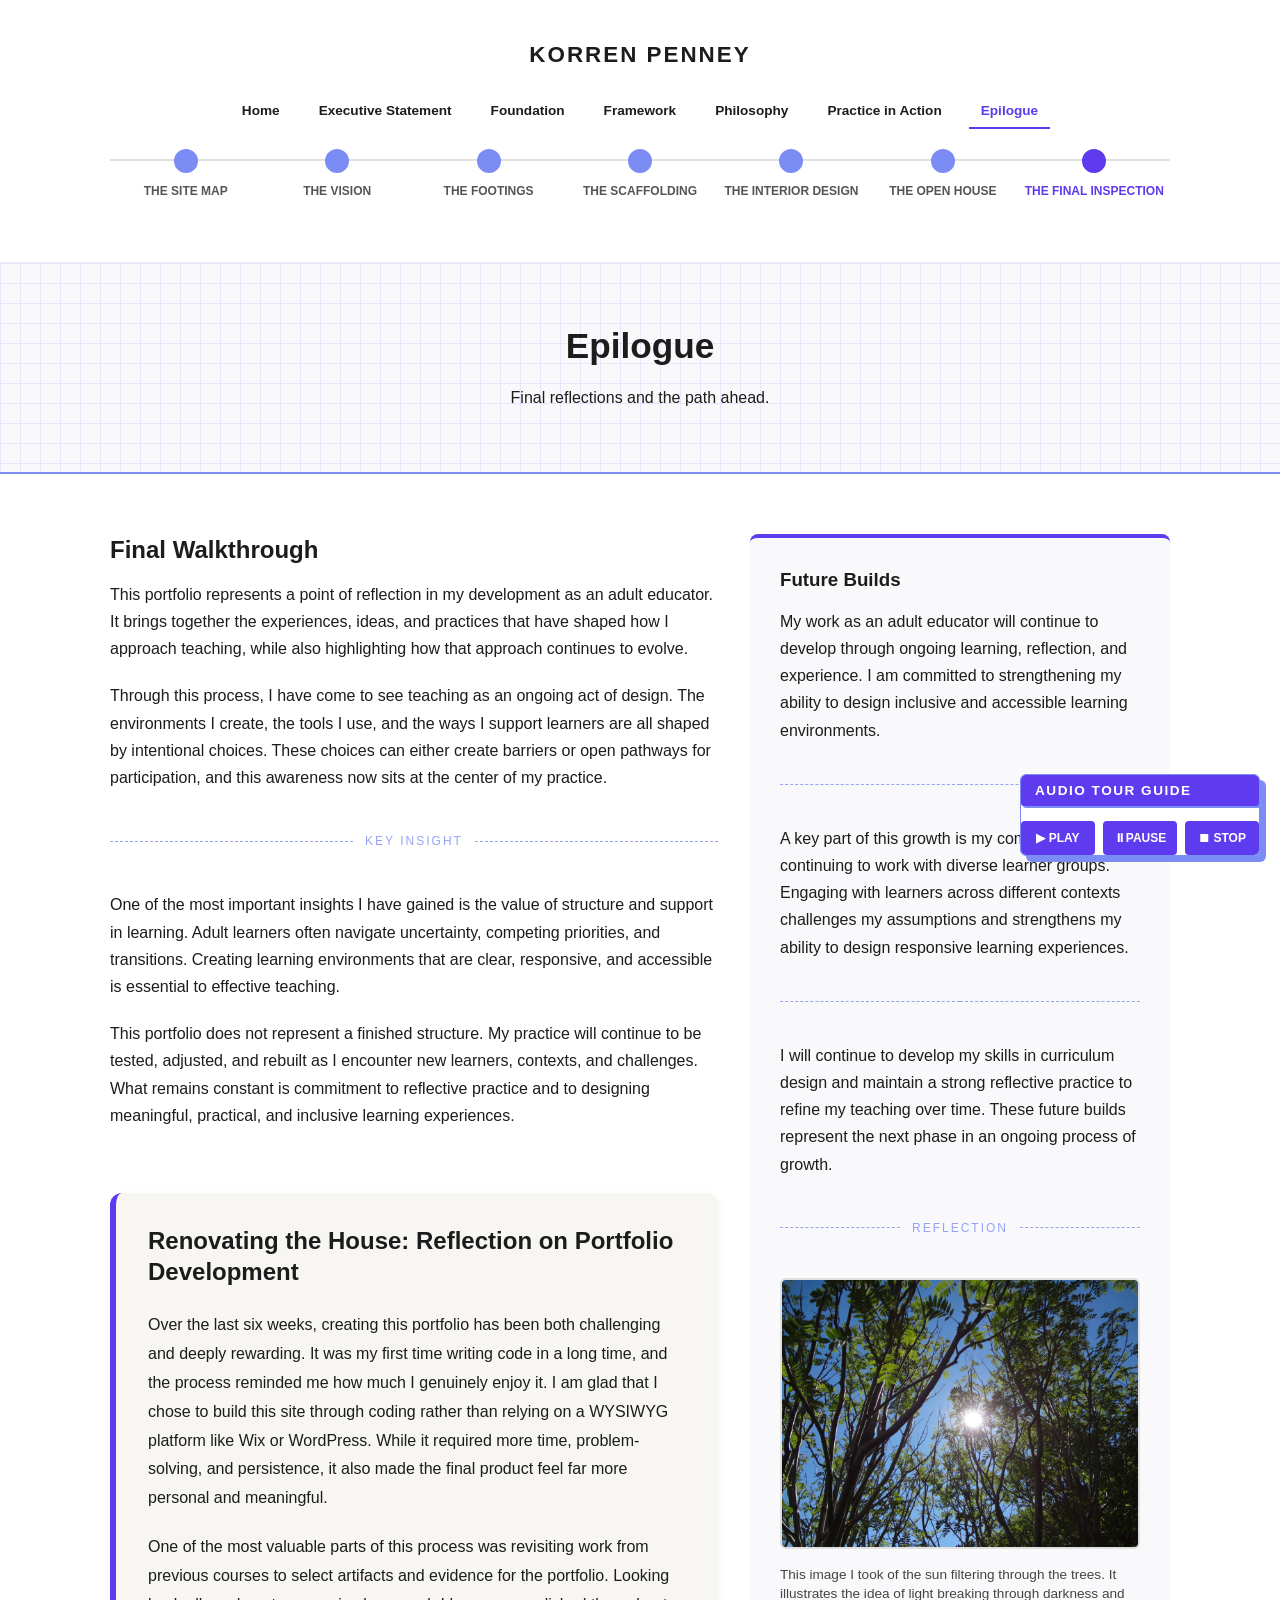
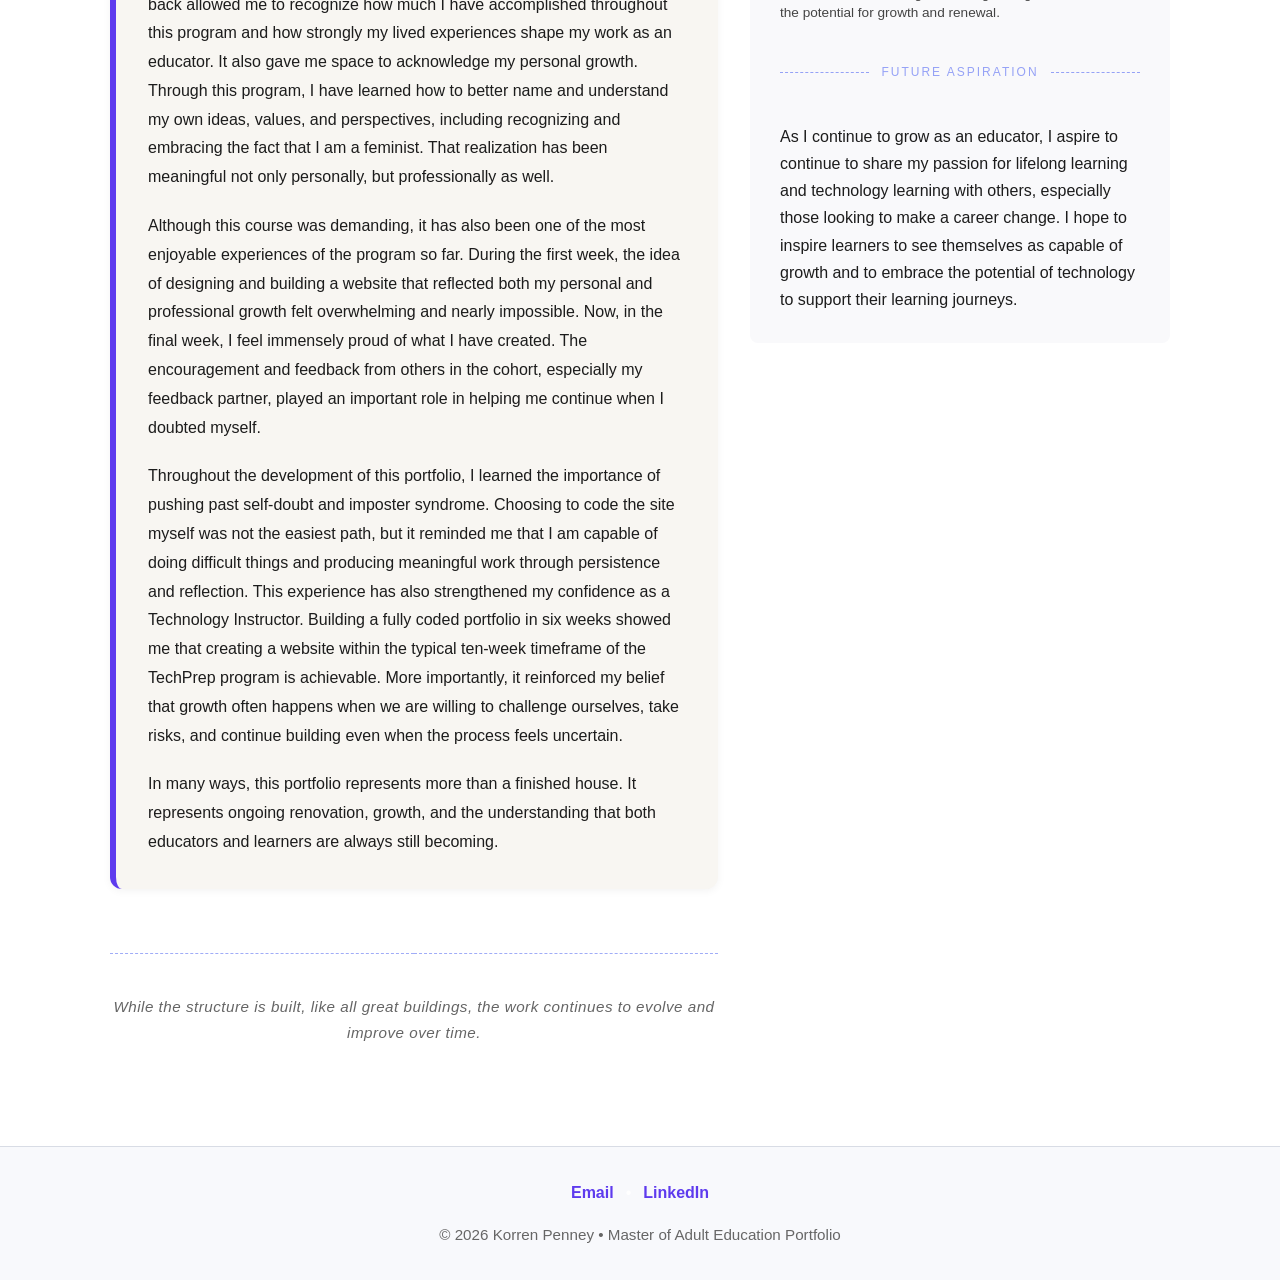
==== commit b39b744d: "Adding the contact me info" ====
--- a/epilogue.html
+++ b/epilogue.html
@@ -188,7 +188,7 @@
             </div>
         </div>
     </div><!-- end read aloud from here -->
-    <footer>
+
         <div class="audio-guide-controls">
             <span class="phase-tag">Audio Tour Guide</span>
             <div class="button-group">
@@ -197,9 +197,27 @@
                 <button onclick="stopReadAloud()" aria-label="Stop audio narration">⏹ Stop</button>
             </div>
         </div>
-
-        <p>&copy; <span id="year"></span> Korren Penney's Portfolio</p>
-    </footer>
+<footer class="site-footer">
+
+    <div class="footer-contact">
+        <a href="mailto:korrenp@gmail.com">
+            Email
+        </a>
+
+        <span aria-hidden="true">•</span>
+
+        <a href="https://www.linkedin.com/in/korrenpenney/"
+           target="_blank"
+           rel="noopener noreferrer">
+            LinkedIn
+        </a>
+    </div>
+
+    <p class="footer-credit">
+        &copy; <span id="year"></span> Korren Penney • Master of Adult Education Portfolio
+    </p>
+
+</footer>
 
 </body>
 
--- a/styles.css
+++ b/styles.css
@@ -896,4 +896,48 @@
     font-style: normal;
     font-weight: 600;
     color: var(--text-muted);
+}
+/* ============================================================
+   Footer
+   ============================================================ */
+
+.site-footer {
+    margin-top: 5rem;
+    padding: 2rem 1rem;
+    background: #f8f9fc;
+    border-top: 1px solid #d8dce5;
+    text-align: center;
+}
+
+.audio-guide-controls {
+    margin-bottom: 1.5rem;
+}
+
+.footer-contact {
+    display: flex;
+    justify-content: center;
+    align-items: center;
+    gap: 0.75rem;
+    flex-wrap: wrap;
+
+    margin-bottom: 1rem;
+}
+
+.footer-contact a {
+    color: var(--primary-blue);
+    text-decoration: none;
+    font-weight: 600;
+    transition: opacity 0.2s ease;
+}
+
+.footer-contact a:hover,
+.footer-contact a:focus {
+    opacity: 0.75;
+    text-decoration: underline;
+}
+
+.footer-credit {
+    color: #666;
+    font-size: 0.95rem;
+    margin: 0;
 }
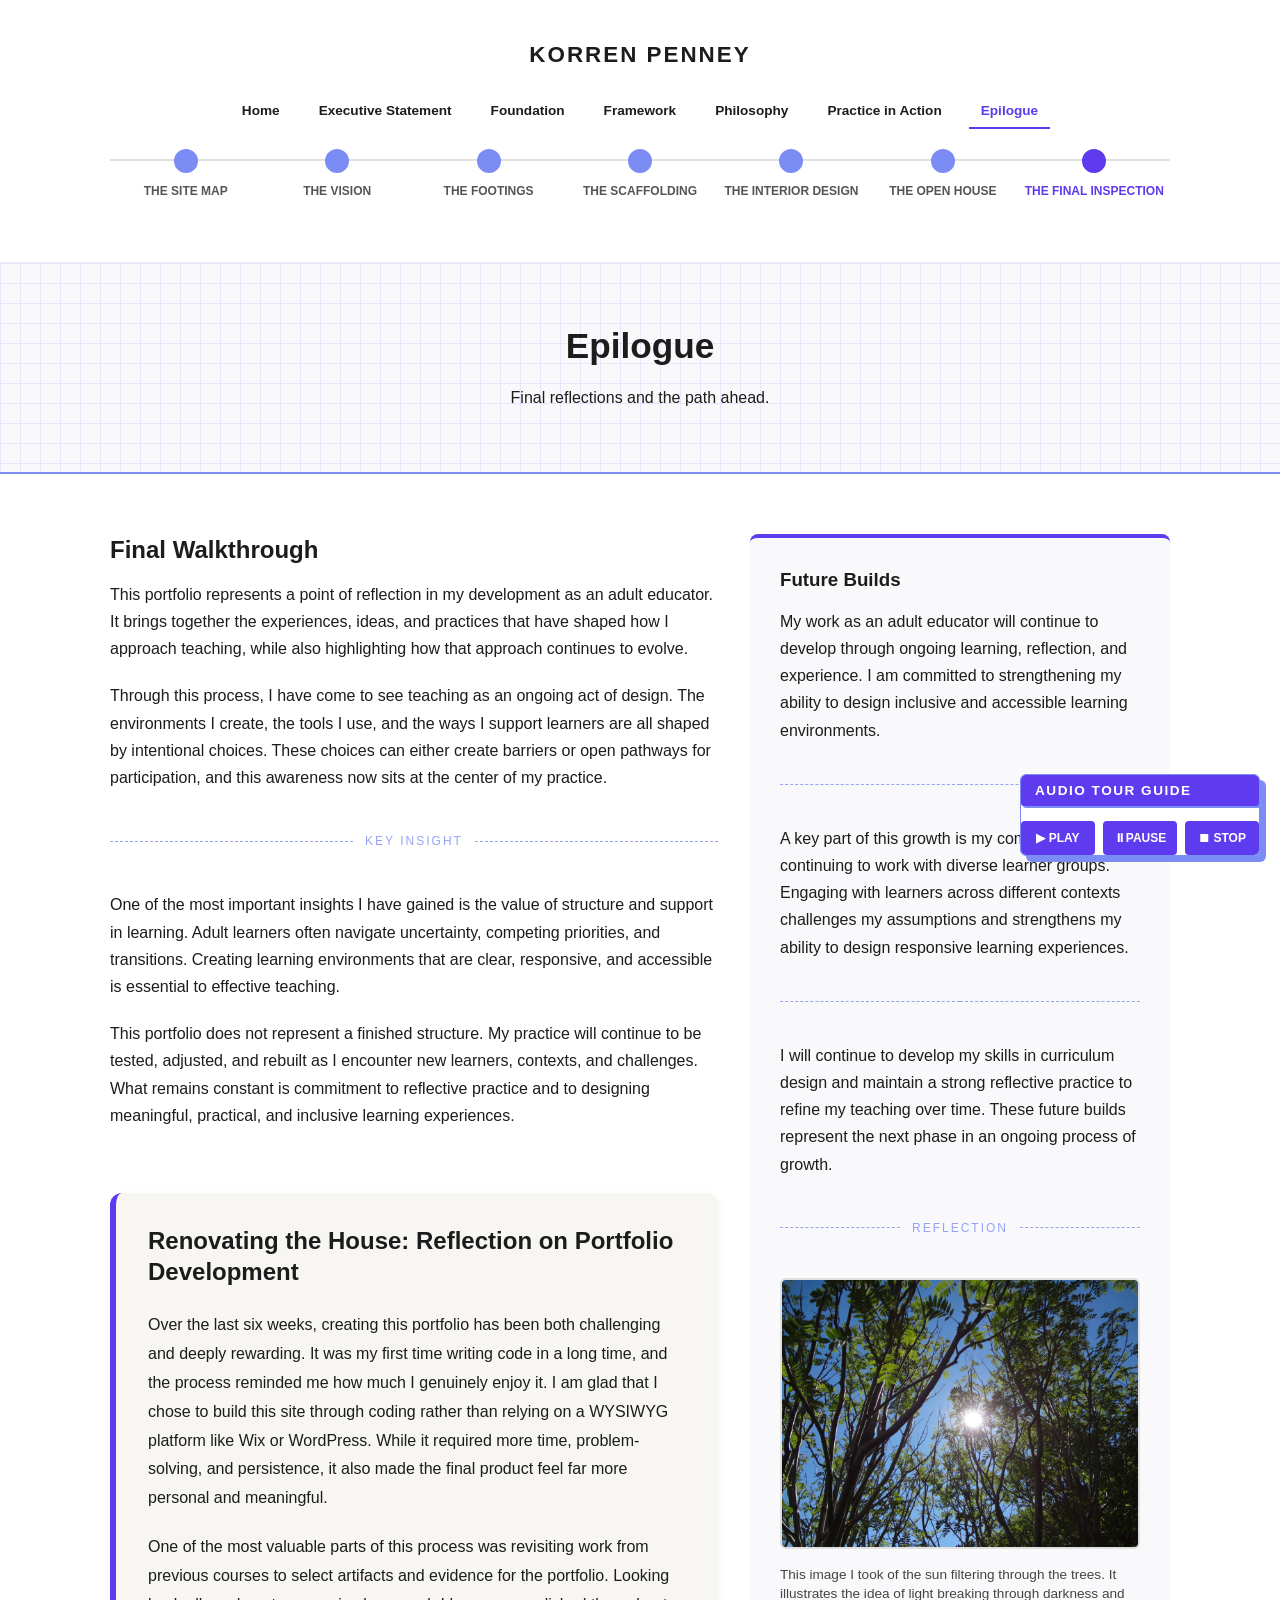
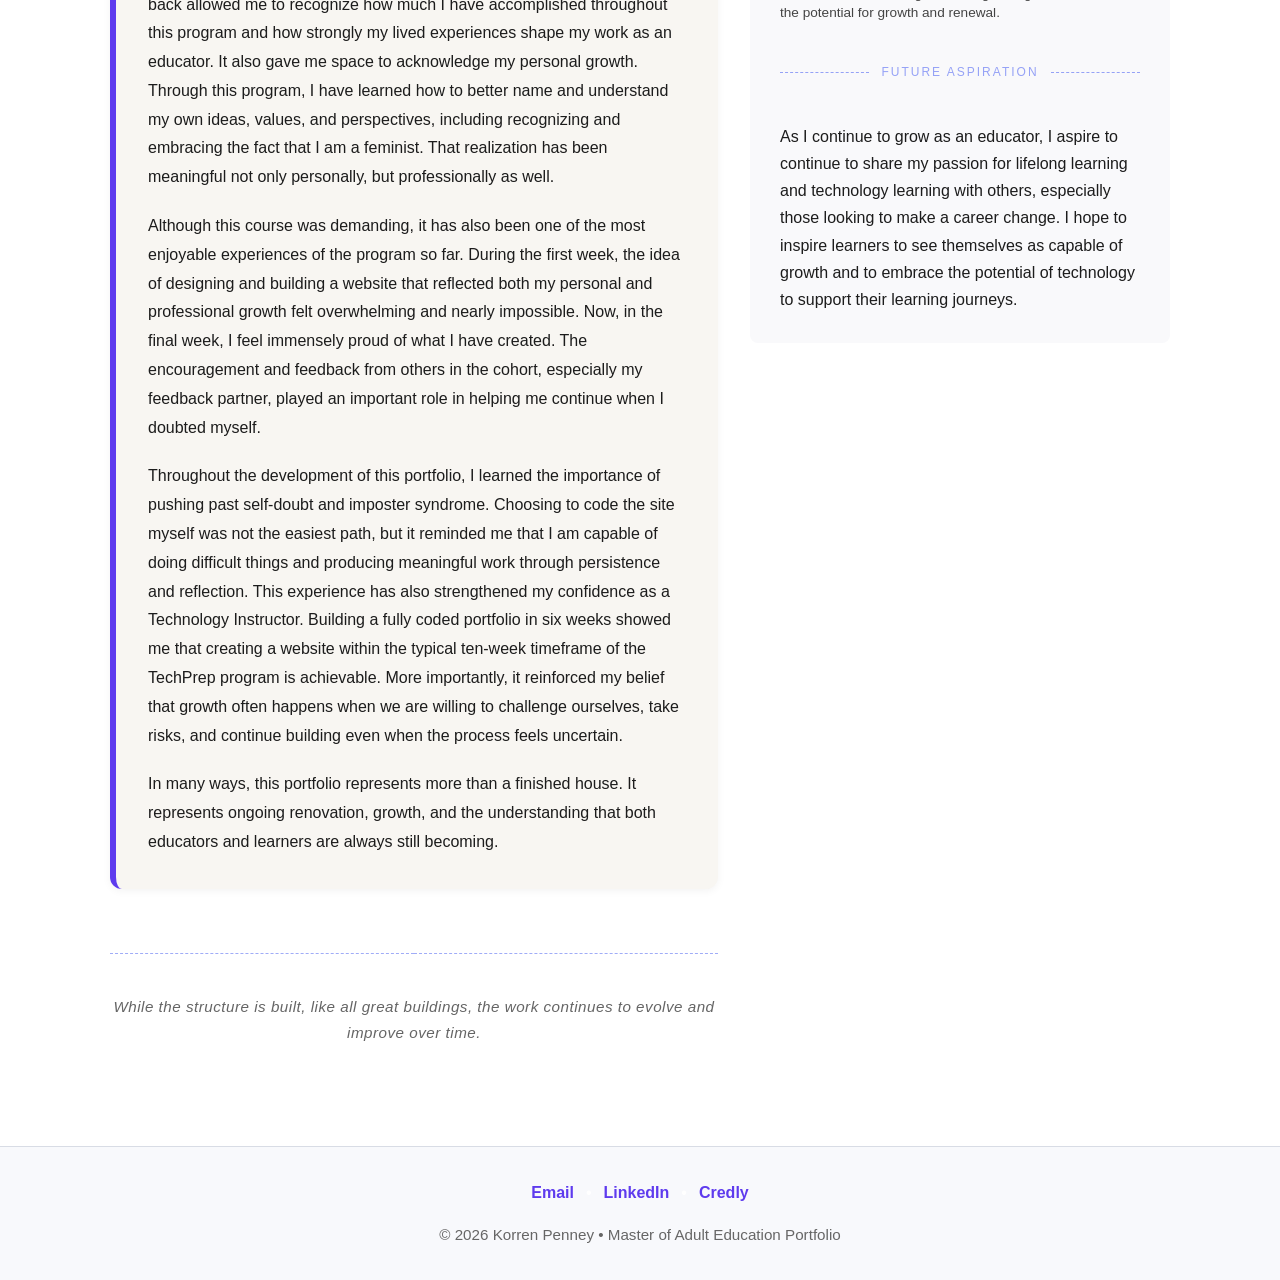
==== commit 439fc392: "Added link to Credly on the footer" ====
--- a/epilogue.html
+++ b/epilogue.html
@@ -211,6 +211,15 @@
            rel="noopener noreferrer">
             LinkedIn
         </a>
+
+        <span aria-hidden="true">•</span>
+
+        <a href="https://www.credly.com/users/korren-penney/badges#credly"
+           target="_blank"
+           rel="noopener noreferrer">
+            Credly
+        </a>
+
     </div>
 
     <p class="footer-credit">
